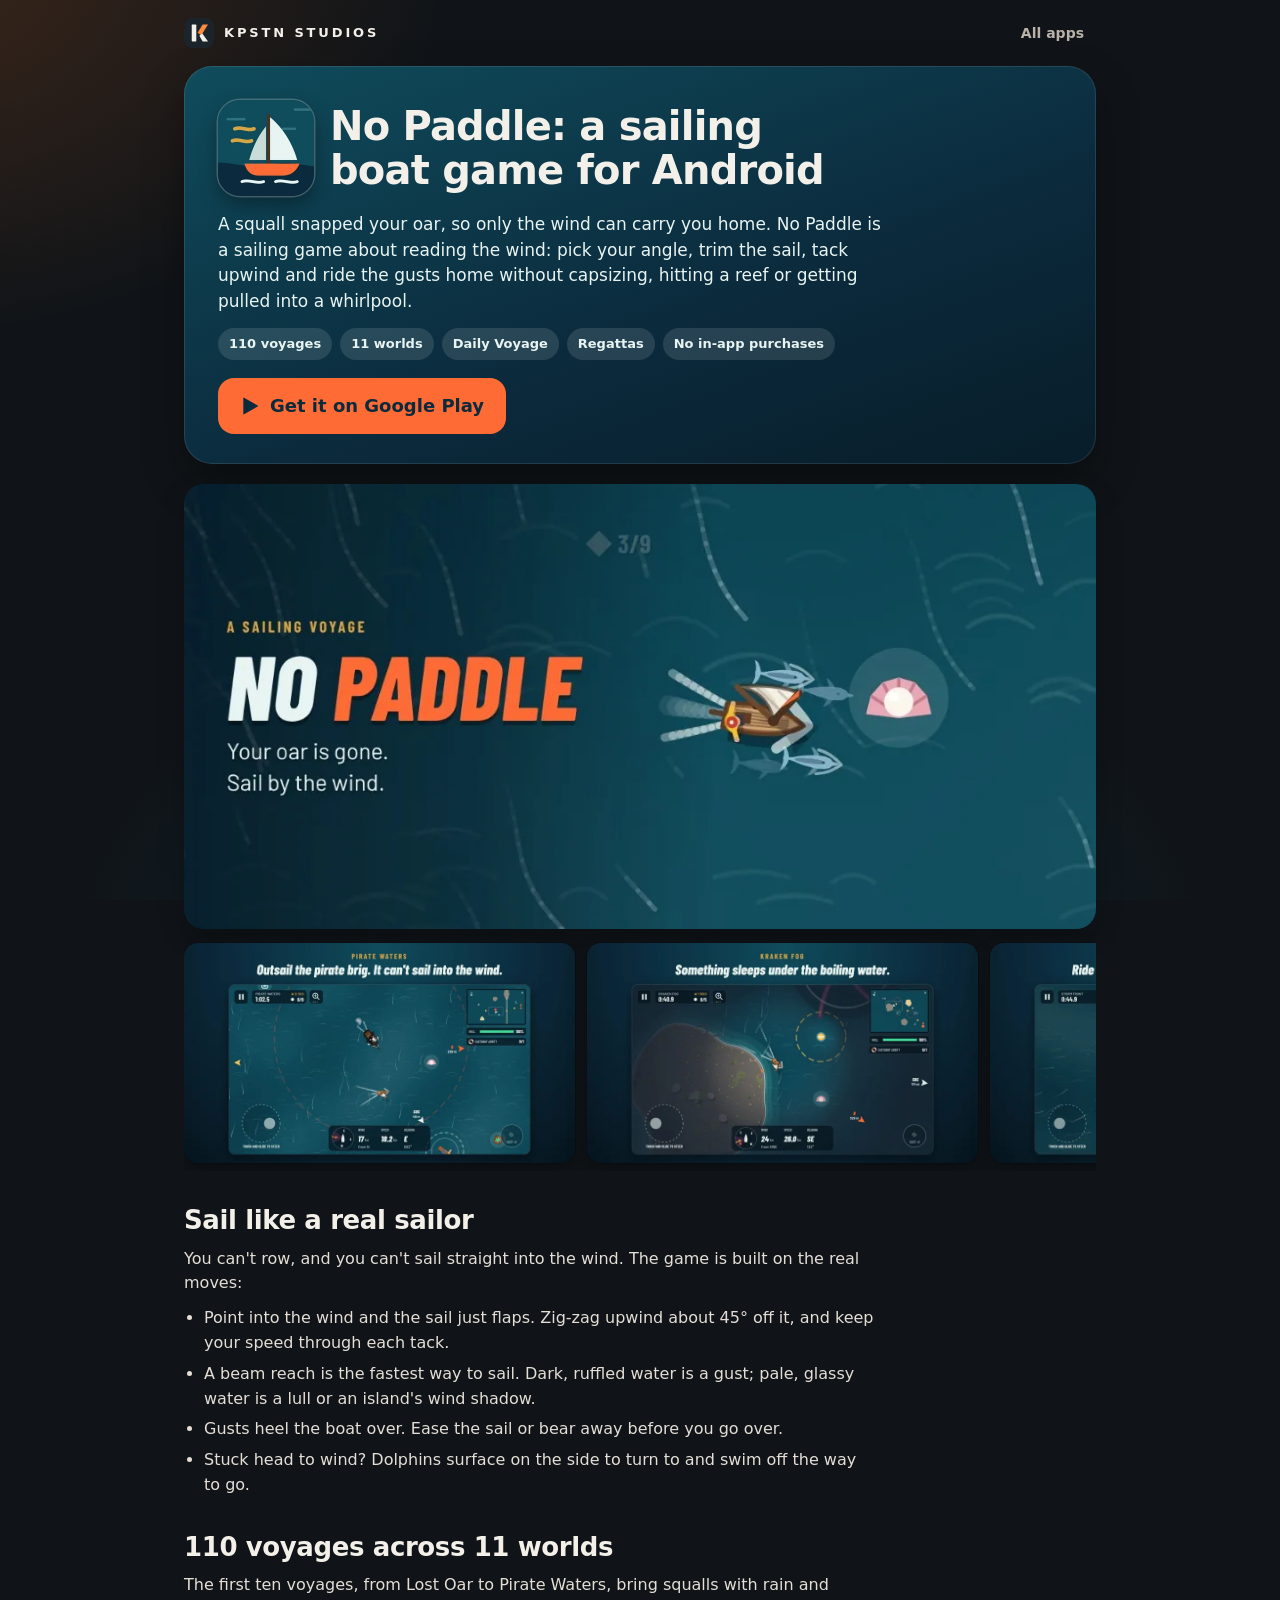
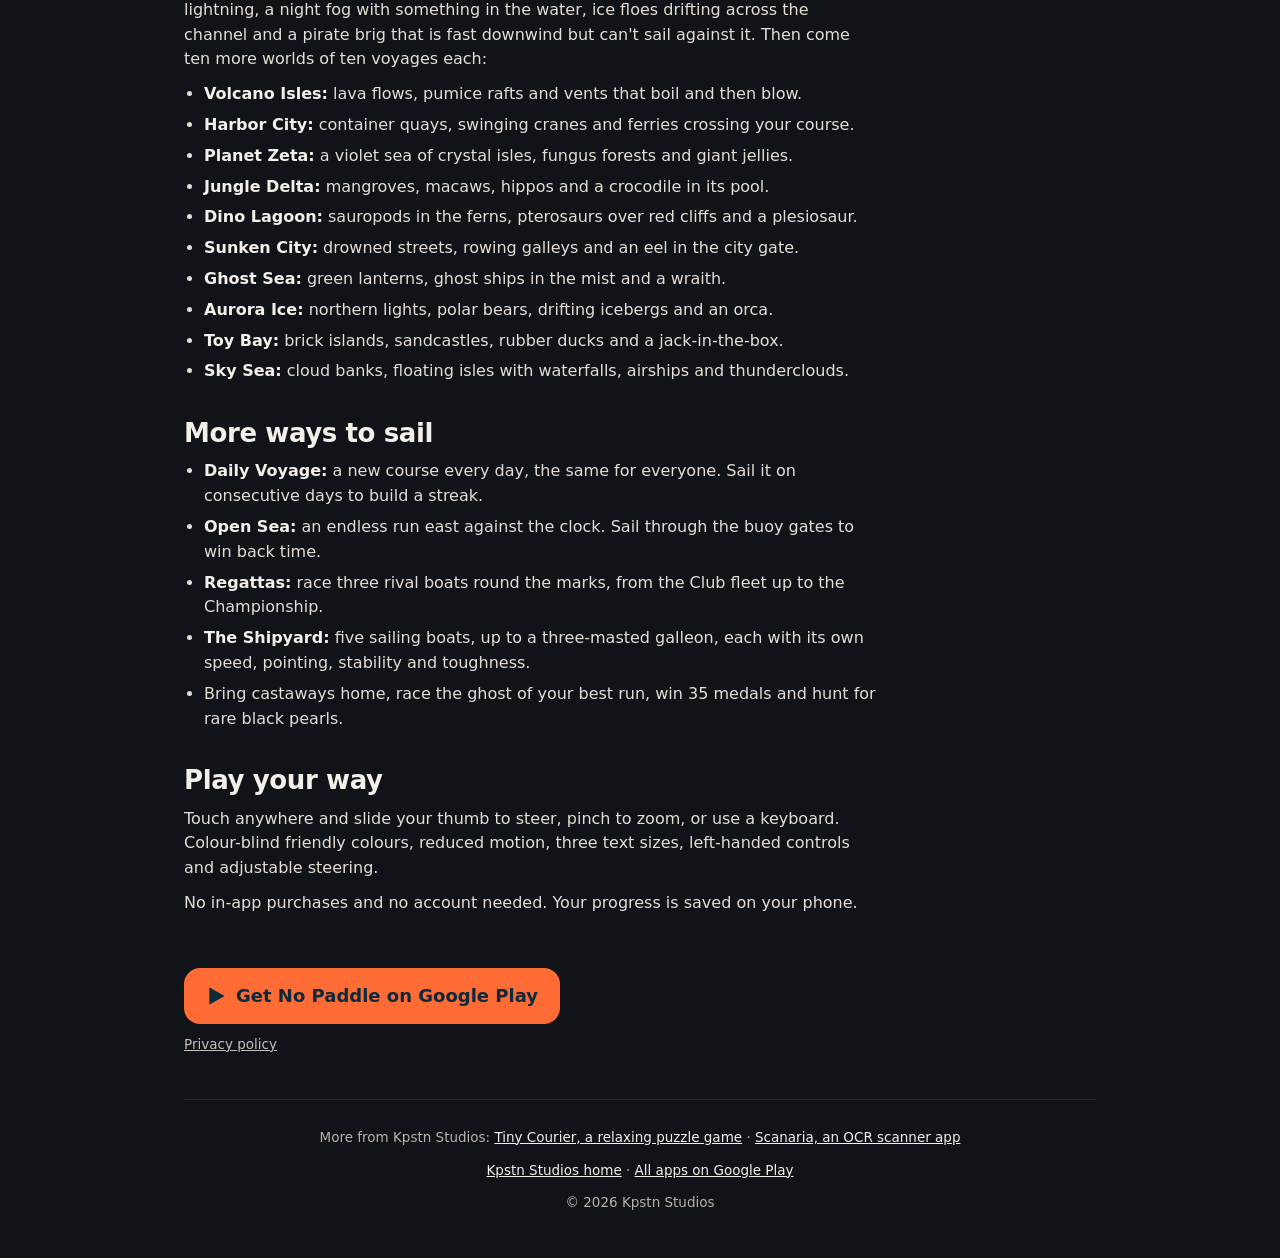
==== no-paddle/index.html @ fd41981c "Add a page for each live game, plus sitemap and robots.txt No Paddle, Tiny Courier and Scanaria each" ====
<!doctype html>
<html lang="en">
<head>
<meta charset="utf-8">
<meta name="viewport" content="width=device-width,initial-scale=1">
<title>No Paddle: Sailing Boat Game for Android | Kpstn Studios</title>
<meta name="description" content="A sailing game about reading the wind. Tack upwind, trim the sail and sail home past reefs, whirlpools and pirates. 110 voyages on Google Play.">
<meta name="theme-color" content="#0b2a3c">
<meta property="og:type" content="website">
<meta property="og:title" content="No Paddle: a sailing boat game for Android">
<meta property="og:description" content="A sailing game about reading the wind. 110 voyages across 11 worlds, regattas and a new Daily Voyage every day.">
<meta property="og:url" content="https://kapstn-studios.github.io/no-paddle/">
<meta property="og:image" content="https://kapstn-studios.github.io/assets/nopaddle-feature.webp">
<meta name="twitter:card" content="summary_large_image">
<link rel="canonical" href="https://kapstn-studios.github.io/no-paddle/">
<link rel="icon" type="image/svg+xml" href="../logo.svg">
<link rel="icon" type="image/png" href="../favicon.png">
<link rel="apple-touch-icon" href="../apple-touch-icon.png">
<link rel="stylesheet" href="../game.css">
</head>
<body class="paddle">
<div class="wrap">

  <div class="bar">
    <a class="brand" href="../" aria-label="Kpstn Studios home"><img src="../logo.svg" alt="" width="30" height="30">KPSTN STUDIOS</a>
    <nav class="nav" aria-label="Site"><a href="../#apps">All apps</a></nav>
  </div>

  <header class="hero">
    <div class="top">
      <img class="icon" src="../assets/nopaddle-icon.webp" alt="" width="96" height="96">
      <h1>No Paddle: a sailing boat game for Android</h1>
    </div>
    <p class="lede">A squall snapped your oar, so only the wind can carry you home. No Paddle is a sailing game about reading the wind: pick your angle, trim the sail, tack upwind and ride the gusts home without capsizing, hitting a reef or getting pulled into a whirlpool.</p>
    <ul class="chips">
      <li>110 voyages</li><li>11 worlds</li><li>Daily Voyage</li><li>Regattas</li><li>No in-app purchases</li>
    </ul>
    <div>
      <a class="go" data-app="io.github.manpreetgugga.boatify" href="https://play.google.com/store/apps/details?id=io.github.manpreetgugga.boatify&amp;referrer=utm_source%3Dwebsite%26utm_medium%3Dgame_page">
        <svg viewBox="0 0 24 24" aria-hidden="true"><path fill="currentColor" d="M4 2.6v18.8c0 .5.5.8.9.6l16.3-9.4c.4-.3.4-.9 0-1.2L4.9 2c-.4-.2-.9.1-.9.6Z"/></svg>
        Get it on Google Play
      </a>
    </div>
  </header>

  <img class="banner" src="../assets/nopaddle-feature.webp" alt="No Paddle sailing game: a small boat sailing by the wind" width="1024" height="500">
  <div class="shots wide" tabindex="0" role="group" aria-label="No Paddle screenshots">
    <img src="../assets/nopaddle-1.webp" alt="Outsailing a pirate brig" width="800" height="450" loading="lazy">
    <img src="../assets/nopaddle-2.webp" alt="The kraken in the fog" width="800" height="450" loading="lazy">
    <img src="../assets/nopaddle-3.webp" alt="Sailing through a storm" width="800" height="450" loading="lazy">
    <img src="../assets/nopaddle-4.webp" alt="Dolphins alongside the sailing boat" width="800" height="450" loading="lazy">
  </div>

  <main class="body">
    <h2>Sail like a real sailor</h2>
    <p>You can't row, and you can't sail straight into the wind. The game is built on the real moves:</p>
    <ul>
      <li>Point into the wind and the sail just flaps. Zig-zag upwind about 45° off it, and keep your speed through each tack.</li>
      <li>A beam reach is the fastest way to sail. Dark, ruffled water is a gust; pale, glassy water is a lull or an island's wind shadow.</li>
      <li>Gusts heel the boat over. Ease the sail or bear away before you go over.</li>
      <li>Stuck head to wind? Dolphins surface on the side to turn to and swim off the way to go.</li>
    </ul>

    <h2>110 voyages across 11 worlds</h2>
    <p>The first ten voyages, from Lost Oar to Pirate Waters, bring squalls with rain and lightning, a night fog with something in the water, ice floes drifting across the channel and a pirate brig that is fast downwind but can't sail against it. Then come ten more worlds of ten voyages each:</p>
    <ul>
      <li><b>Volcano Isles:</b> lava flows, pumice rafts and vents that boil and then blow.</li>
      <li><b>Harbor City:</b> container quays, swinging cranes and ferries crossing your course.</li>
      <li><b>Planet Zeta:</b> a violet sea of crystal isles, fungus forests and giant jellies.</li>
      <li><b>Jungle Delta:</b> mangroves, macaws, hippos and a crocodile in its pool.</li>
      <li><b>Dino Lagoon:</b> sauropods in the ferns, pterosaurs over red cliffs and a plesiosaur.</li>
      <li><b>Sunken City:</b> drowned streets, rowing galleys and an eel in the city gate.</li>
      <li><b>Ghost Sea:</b> green lanterns, ghost ships in the mist and a wraith.</li>
      <li><b>Aurora Ice:</b> northern lights, polar bears, drifting icebergs and an orca.</li>
      <li><b>Toy Bay:</b> brick islands, sandcastles, rubber ducks and a jack-in-the-box.</li>
      <li><b>Sky Sea:</b> cloud banks, floating isles with waterfalls, airships and thunderclouds.</li>
    </ul>

    <h2>More ways to sail</h2>
    <ul>
      <li><b>Daily Voyage:</b> a new course every day, the same for everyone. Sail it on consecutive days to build a streak.</li>
      <li><b>Open Sea:</b> an endless run east against the clock. Sail through the buoy gates to win back time.</li>
      <li><b>Regattas:</b> race three rival boats round the marks, from the Club fleet up to the Championship.</li>
      <li><b>The Shipyard:</b> five sailing boats, up to a three-masted galleon, each with its own speed, pointing, stability and toughness.</li>
      <li>Bring castaways home, race the ghost of your best run, win 35 medals and hunt for rare black pearls.</li>
    </ul>

    <h2>Play your way</h2>
    <p>Touch anywhere and slide your thumb to steer, pinch to zoom, or use a keyboard. Colour-blind friendly colours, reduced motion, three text sizes, left-handed controls and adjustable steering.</p>
    <p>No in-app purchases and no account needed. Your progress is saved on your phone.</p>

    <div class="cta">
      <a class="go" data-app="io.github.manpreetgugga.boatify" href="https://play.google.com/store/apps/details?id=io.github.manpreetgugga.boatify&amp;referrer=utm_source%3Dwebsite%26utm_medium%3Dgame_page">
        <svg viewBox="0 0 24 24" aria-hidden="true"><path fill="currentColor" d="M4 2.6v18.8c0 .5.5.8.9.6l16.3-9.4c.4-.3.4-.9 0-1.2L4.9 2c-.4-.2-.9.1-.9.6Z"/></svg>
        Get No Paddle on Google Play
      </a>
      <p class="links"><a href="https://github.com/manpreetgugga/boatify/blob/main/PRIVACY.md">Privacy policy</a></p>
    </div>
  </main>

  <footer>
    <p>More from Kpstn Studios: <a href="../tiny-courier/">Tiny Courier, a relaxing puzzle game</a> · <a href="../scanaria/">Scanaria, an OCR scanner app</a></p>
    <p><a href="../">Kpstn Studios home</a> · <a href="https://play.google.com/store/apps/developer?id=Kpstn+Studios">All apps on Google Play</a></p>
    <p>© 2026 Kpstn Studios</p>
  </footer>
</div>
<script>
// On Android, open the Play Store app itself instead of the Play website.
if (/Android/i.test(navigator.userAgent)) {
  document.querySelectorAll('a[data-app]').forEach(function (a) {
    var id = a.getAttribute('data-app');
    var ref = encodeURIComponent('utm_source=website&utm_medium=game_page');
    a.href = 'intent://details?id=' + id + '&referrer=' + ref +
      '#Intent;scheme=market;package=com.android.vending;S.browser_fallback_url=' +
      encodeURIComponent(a.href) + ';end';
  });
}
</script>
</body>
</html>
---- game.css ----
/* Shared style for the per-game pages (no-paddle/, tiny-courier/, scanaria/). */
:root{color-scheme:dark;--ink:#101418;--line:rgba(255,255,255,.10);--text:#f3efe9;--muted:#b9b2a8;--accent:#ff8a3d}
*{box-sizing:border-box}
html{background:var(--ink);-webkit-text-size-adjust:100%}
body{margin:0;color:var(--text);font-family:system-ui,-apple-system,"Segoe UI",Roboto,sans-serif;line-height:1.55;
  background:
    radial-gradient(60rem 40rem at -10% -5%,rgba(183,91,31,.28),transparent 60%),
    radial-gradient(60rem 40rem at 50% 108%,rgba(15,76,92,.45),transparent 60%),
    var(--ink);
  background-attachment:fixed}
img{display:block;max-width:100%;height:auto}
a{color:inherit}
:focus-visible{outline:3px solid #fff;outline-offset:3px;border-radius:8px}
.wrap{width:100%;max-width:960px;margin:0 auto;padding:0 16px}

.bar{display:flex;align-items:center;justify-content:space-between;gap:12px;padding:18px 0}
.brand{display:flex;align-items:center;gap:10px;text-decoration:none;font-size:13px;font-weight:800;letter-spacing:.22em;white-space:nowrap}
.brand img{width:30px;height:30px;border-radius:8px}
.nav a{text-decoration:none;font-size:14px;font-weight:700;color:var(--muted);padding:8px 12px;border-radius:999px;white-space:nowrap}
.nav a:hover{color:var(--text);background:rgba(255,255,255,.08)}

.hero{border-radius:28px;overflow:hidden;padding:24px 20px 22px;
  box-shadow:0 18px 40px rgba(0,0,0,.35),inset 0 0 0 1px rgba(255,255,255,.10)}
.top{display:flex;gap:16px;align-items:center}
.icon{width:72px;height:72px;border-radius:17px;flex:none;box-shadow:0 0 0 1.5px rgba(255,255,255,.22),0 8px 18px rgba(0,0,0,.35)}
.hero h1{margin:0;font-size:clamp(25px,6vw,40px);line-height:1.1;font-weight:850;letter-spacing:-.02em;text-wrap:balance}
.lede{margin:16px 0 0;font-size:17px;line-height:1.5;max-width:62ch;text-wrap:pretty}
.chips{display:flex;flex-wrap:wrap;gap:8px;margin:14px 0 0;padding:0;list-style:none}
.chips li{font-size:13px;font-weight:700;padding:6px 11px;border-radius:999px}
.go{display:flex;align-items:center;justify-content:center;gap:10px;margin-top:18px;min-height:56px;padding:0 22px;
  border-radius:16px;font-size:18px;font-weight:850;text-decoration:none;transition:filter .12s ease,transform .12s ease}
.go:hover{filter:brightness(1.06)}
.go:active{transform:scale(.98)}
.go svg{width:20px;height:20px;flex:none}

.banner{width:100%;aspect-ratio:1024/500;object-fit:cover;border-radius:20px;margin:20px 0 0;
  box-shadow:0 10px 24px rgba(0,0,0,.28)}
.shots{display:flex;gap:12px;overflow-x:auto;padding:14px 2px 8px;scroll-snap-type:x proximity;
  scrollbar-width:thin;scrollbar-color:rgba(255,255,255,.3) transparent;-webkit-overflow-scrolling:touch}
.shots img{flex:none;height:300px;width:auto;border-radius:14px;scroll-snap-align:start;
  box-shadow:0 0 0 1px rgba(0,0,0,.18),0 10px 20px rgba(0,0,0,.28)}
.shots.wide img{height:176px}

.body h2{margin:34px 0 0;font-size:clamp(21px,4.4vw,26px);line-height:1.2;font-weight:850;letter-spacing:-.015em}
.body p{margin:10px 0 0;max-width:68ch;color:#e4ded6}
.body ul{margin:10px 0 0;padding-left:20px;max-width:68ch;color:#e4ded6}
.body li{margin:6px 0}
.body b{color:var(--text)}
.links{margin-top:14px;font-size:13.5px}
.links a{opacity:.85}
.cta{margin:34px 0 0}

footer{margin:44px 0 0;padding:26px 0 34px;border-top:1px solid var(--line);color:var(--muted);font-size:13.5px;line-height:1.7;text-align:center}
footer p{margin:0 0 10px}
footer a{color:var(--text)}

@media (min-width:640px){
  .wrap{padding:0 24px}
  .hero{padding:34px 34px 30px}
  .icon{width:96px;height:96px;border-radius:22px}
  .go{display:inline-flex}
  .shots.wide img{height:220px}
}
@media (prefers-reduced-motion:reduce){.go{transition:none}}

/* Tiny Courier: lavender clay sky, orange moving parts */
.courier .hero{background:linear-gradient(165deg,#ded3ee 0%,#cdbfe2 55%,#b9a8d4 100%);color:#33284d}
.courier .hero .icon{box-shadow:0 0 0 1.5px rgba(51,40,77,.18),0 8px 18px rgba(51,40,77,.28)}
.courier .chips li{background:rgba(51,40,77,.10);color:#33284d}
.courier .go{background:#ff8a3d;color:#33210f}

/* Scanaria: copper */
.scanaria .hero{background:linear-gradient(140deg,#b75b1f 0%,#94461a 55%,#713813 100%)}
.scanaria .lede{color:#fff3e6}
.scanaria .chips li{background:rgba(255,255,255,.16);color:#fff}
.scanaria .go{background:#fff;color:#713813}

/* No Paddle: sea, brass and signal orange */
.paddle .hero{background:linear-gradient(160deg,#0f4c5c 0%,#0b2a3c 60%,#081d29 100%)}
.paddle .lede{color:#e8f4f2}
.paddle .chips li{background:rgba(232,244,242,.12);color:#e8f4f2}
.paddle .go{background:#ff6b35;color:#0b2a3c}
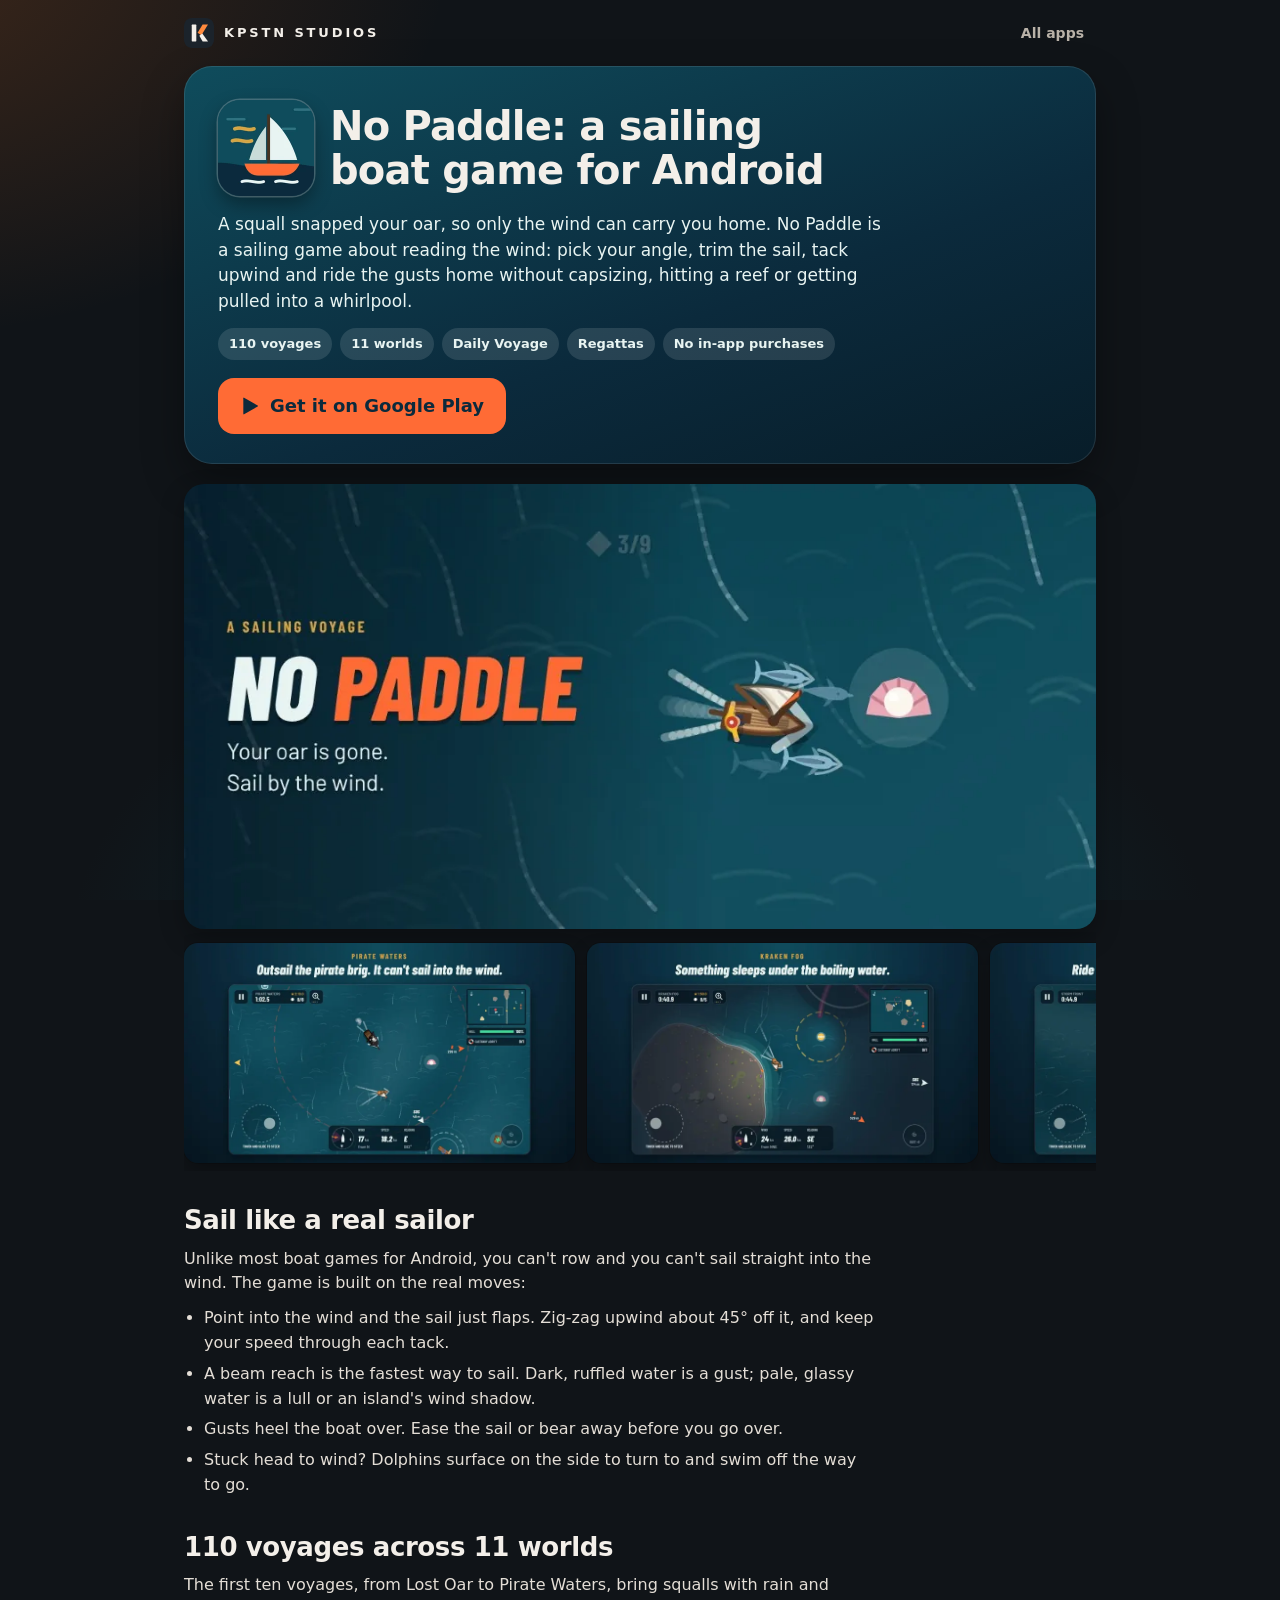
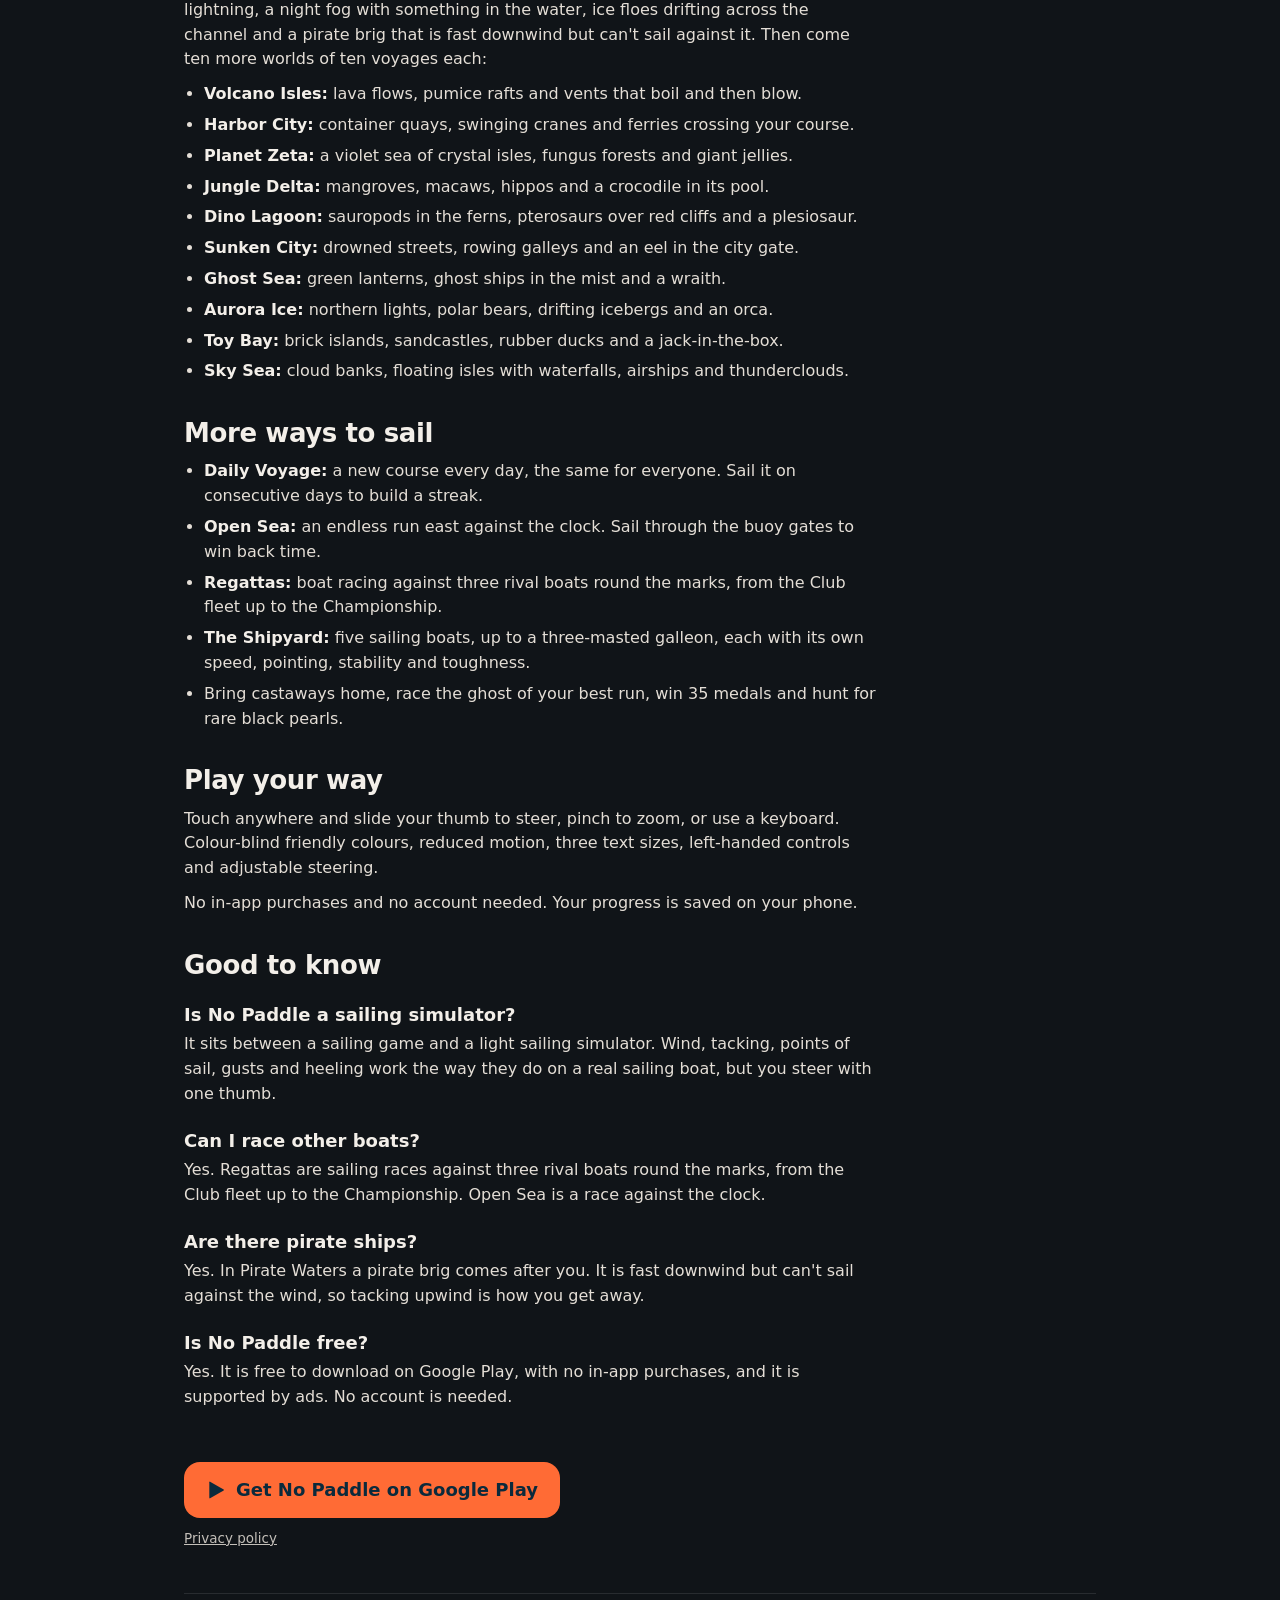
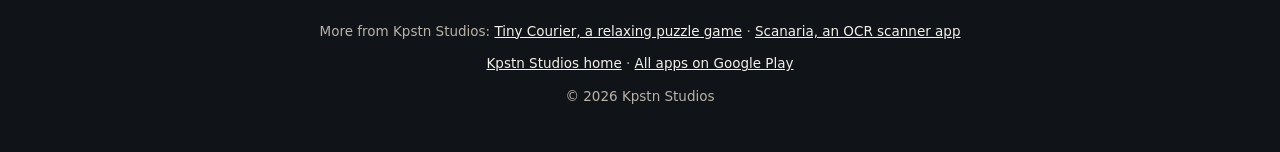
==== commit 985a89b1: "Add more search phrases and a Good to know section to game pages Each game page gets question headin" ====
--- a/no-paddle/index.html
+++ b/no-paddle/index.html
@@ -53,7 +53,7 @@
 
   <main class="body">
     <h2>Sail like a real sailor</h2>
-    <p>You can't row, and you can't sail straight into the wind. The game is built on the real moves:</p>
+    <p>Unlike most boat games for Android, you can't row and you can't sail straight into the wind. The game is built on the real moves:</p>
     <ul>
       <li>Point into the wind and the sail just flaps. Zig-zag upwind about 45° off it, and keep your speed through each tack.</li>
       <li>A beam reach is the fastest way to sail. Dark, ruffled water is a gust; pale, glassy water is a lull or an island's wind shadow.</li>
@@ -80,7 +80,7 @@
     <ul>
       <li><b>Daily Voyage:</b> a new course every day, the same for everyone. Sail it on consecutive days to build a streak.</li>
       <li><b>Open Sea:</b> an endless run east against the clock. Sail through the buoy gates to win back time.</li>
-      <li><b>Regattas:</b> race three rival boats round the marks, from the Club fleet up to the Championship.</li>
+      <li><b>Regattas:</b> boat racing against three rival boats round the marks, from the Club fleet up to the Championship.</li>
       <li><b>The Shipyard:</b> five sailing boats, up to a three-masted galleon, each with its own speed, pointing, stability and toughness.</li>
       <li>Bring castaways home, race the ghost of your best run, win 35 medals and hunt for rare black pearls.</li>
     </ul>
@@ -88,6 +88,16 @@
     <h2>Play your way</h2>
     <p>Touch anywhere and slide your thumb to steer, pinch to zoom, or use a keyboard. Colour-blind friendly colours, reduced motion, three text sizes, left-handed controls and adjustable steering.</p>
     <p>No in-app purchases and no account needed. Your progress is saved on your phone.</p>
+
+    <h2>Good to know</h2>
+    <h3>Is No Paddle a sailing simulator?</h3>
+    <p>It sits between a sailing game and a light sailing simulator. Wind, tacking, points of sail, gusts and heeling work the way they do on a real sailing boat, but you steer with one thumb.</p>
+    <h3>Can I race other boats?</h3>
+    <p>Yes. Regattas are sailing races against three rival boats round the marks, from the Club fleet up to the Championship. Open Sea is a race against the clock.</p>
+    <h3>Are there pirate ships?</h3>
+    <p>Yes. In Pirate Waters a pirate brig comes after you. It is fast downwind but can't sail against the wind, so tacking upwind is how you get away.</p>
+    <h3>Is No Paddle free?</h3>
+    <p>Yes. It is free to download on Google Play, with no in-app purchases, and it is supported by ads. No account is needed.</p>
 
     <div class="cta">
       <a class="go" data-app="io.github.manpreetgugga.boatify" href="https://play.google.com/store/apps/details?id=io.github.manpreetgugga.boatify&amp;referrer=utm_source%3Dwebsite%26utm_medium%3Dgame_page">
--- a/game.css
+++ b/game.css
@@ -45,6 +45,8 @@
 .body p{margin:10px 0 0;max-width:68ch;color:#e4ded6}
 .body ul{margin:10px 0 0;padding-left:20px;max-width:68ch;color:#e4ded6}
 .body li{margin:6px 0}
+.body h3{margin:22px 0 0;font-size:18px;line-height:1.3;font-weight:800}
+.body h3+p{margin-top:6px}
 .body b{color:var(--text)}
 .links{margin-top:14px;font-size:13.5px}
 .links a{opacity:.85}
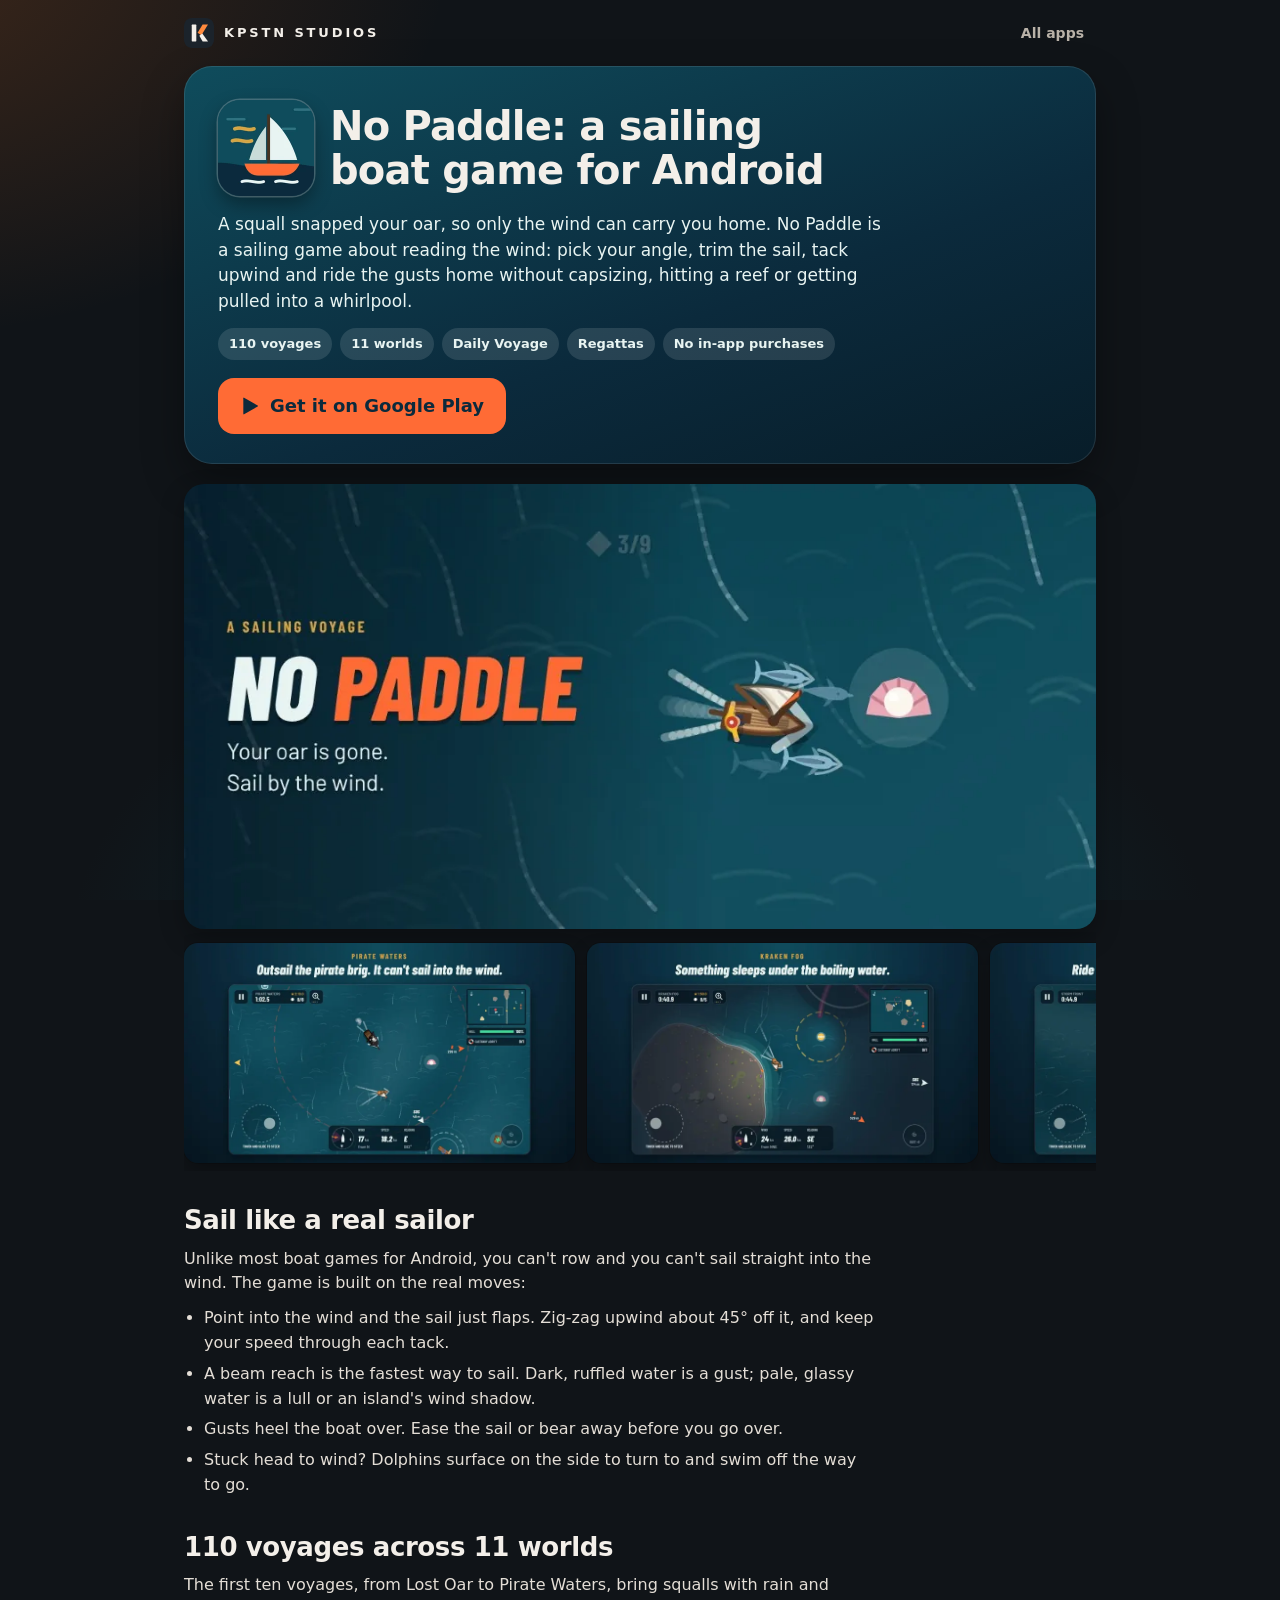
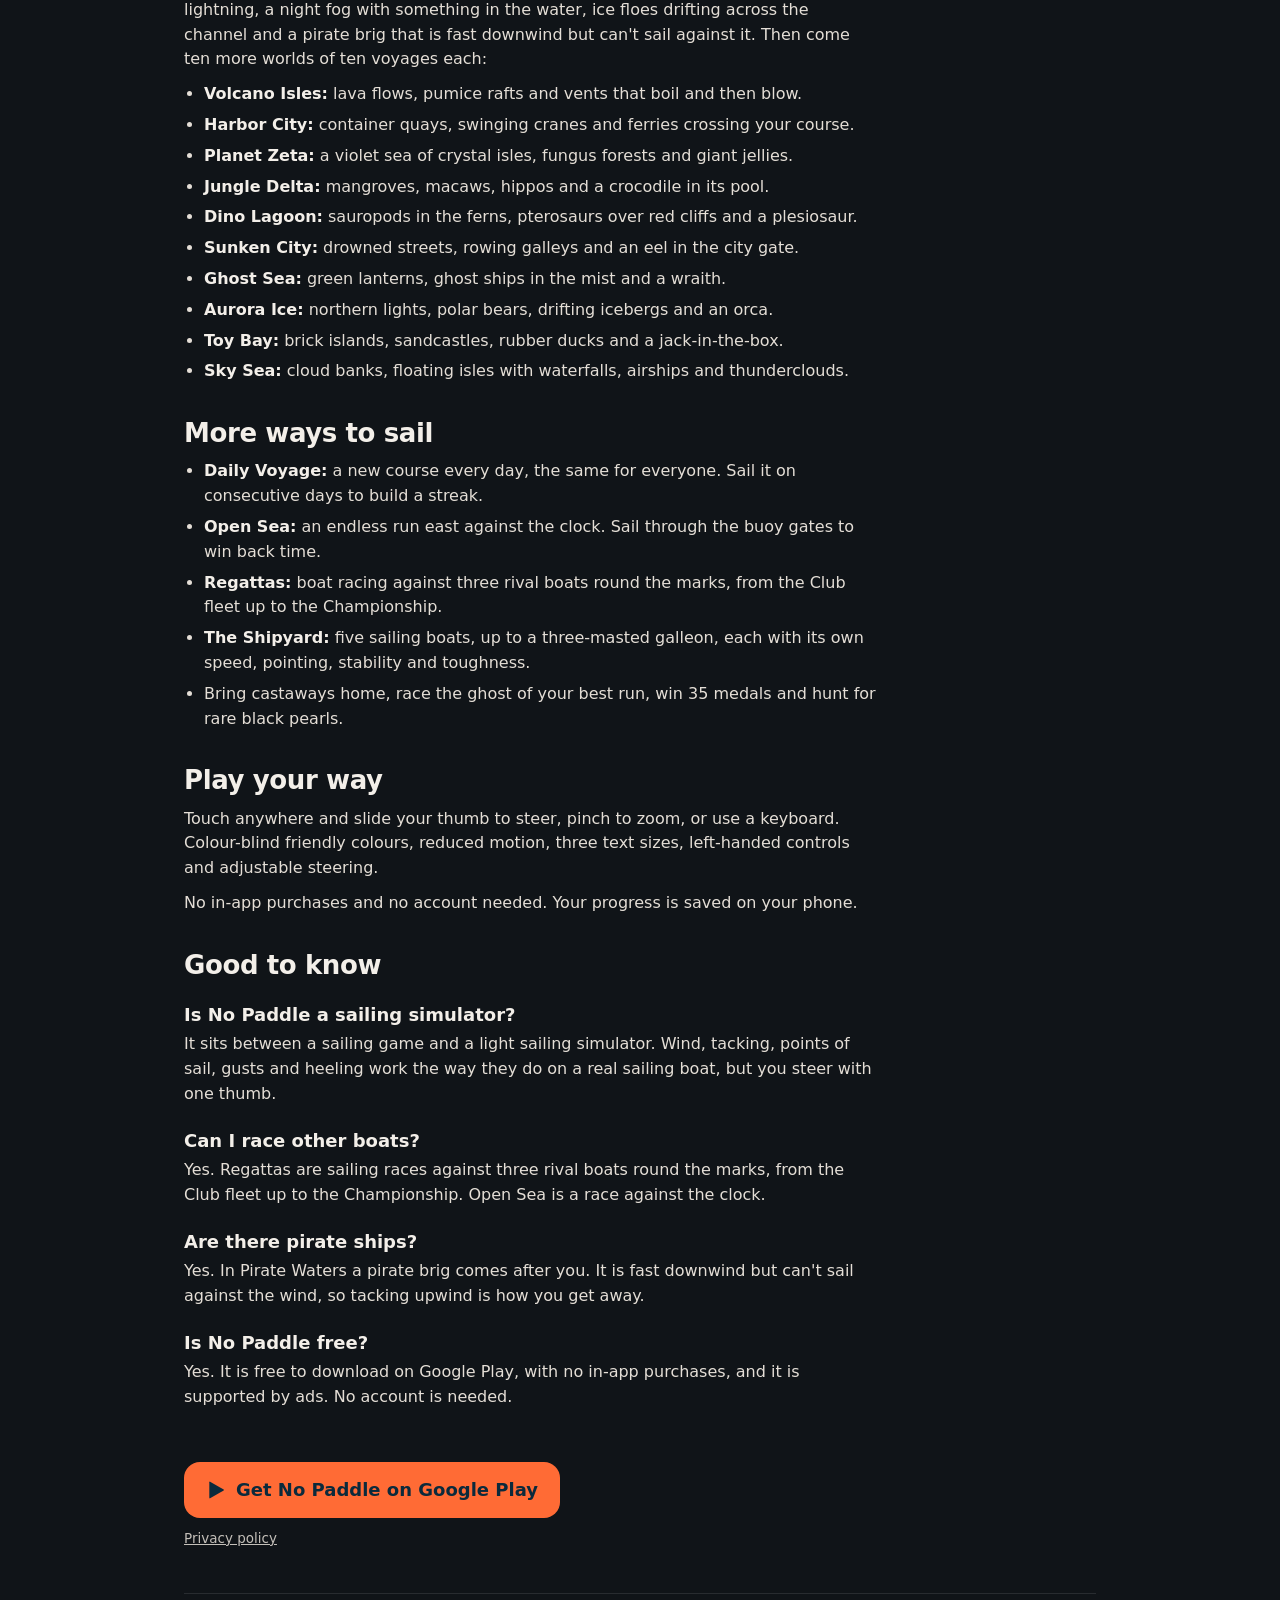
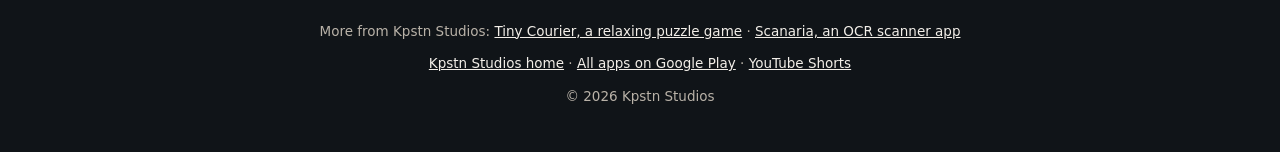
==== commit 6c77f9b0: "Link the studio's YouTube Shorts channel Contact card and footer on the home page, footer on each ga" ====
--- a/no-paddle/index.html
+++ b/no-paddle/index.html
@@ -17,6 +17,52 @@
 <link rel="icon" type="image/png" href="../favicon.png">
 <link rel="apple-touch-icon" href="../apple-touch-icon.png">
 <link rel="stylesheet" href="../game.css">
+<script type="application/ld+json">
+{
+ "@context": "https://schema.org",
+ "@type": "MobileApplication",
+ "@id": "https://kapstn-studios.github.io/no-paddle/#app",
+ "name": "No Paddle",
+ "alternateName": "No Paddle: Sailing Boat Game",
+ "description": "A sailing game about reading the wind. Tack upwind, trim the sail and sail home past reefs, whirlpools and pirates. 110 voyages on Google Play.",
+ "url": "https://kapstn-studios.github.io/no-paddle/",
+ "image": [
+  "https://kapstn-studios.github.io/assets/nopaddle-icon.webp",
+  "https://kapstn-studios.github.io/assets/nopaddle-feature.webp"
+ ],
+ "screenshot": [
+  "https://kapstn-studios.github.io/assets/nopaddle-1.webp",
+  "https://kapstn-studios.github.io/assets/nopaddle-2.webp",
+  "https://kapstn-studios.github.io/assets/nopaddle-3.webp",
+  "https://kapstn-studios.github.io/assets/nopaddle-4.webp"
+ ],
+ "operatingSystem": "ANDROID",
+ "applicationCategory": "GameApplication",
+ "genre": "Simulation",
+ "contentRating": "Rated for 3+",
+ "installUrl": "https://play.google.com/store/apps/details?id=io.github.manpreetgugga.boatify",
+ "sameAs": [
+  "https://play.google.com/store/apps/details?id=io.github.manpreetgugga.boatify"
+ ],
+ "offers": {
+  "@type": "Offer",
+  "price": "0",
+  "priceCurrency": "INR"
+ },
+ "author": {
+  "@type": "Organization",
+  "@id": "https://kapstn-studios.github.io/#org",
+  "name": "Kpstn Studios",
+  "url": "https://kapstn-studios.github.io/"
+ },
+ "publisher": {
+  "@type": "Organization",
+  "@id": "https://kapstn-studios.github.io/#org",
+  "name": "Kpstn Studios",
+  "url": "https://kapstn-studios.github.io/"
+ }
+}
+</script>
 </head>
 <body class="paddle">
 <div class="wrap">
@@ -110,7 +156,7 @@
 
   <footer>
     <p>More from Kpstn Studios: <a href="../tiny-courier/">Tiny Courier, a relaxing puzzle game</a> · <a href="../scanaria/">Scanaria, an OCR scanner app</a></p>
-    <p><a href="../">Kpstn Studios home</a> · <a href="https://play.google.com/store/apps/developer?id=Kpstn+Studios">All apps on Google Play</a></p>
+    <p><a href="../">Kpstn Studios home</a> · <a href="https://play.google.com/store/apps/developer?id=Kpstn+Studios">All apps on Google Play</a> · <a href="https://www.youtube.com/@KapstnStudios/shorts">YouTube Shorts</a></p>
     <p>© 2026 Kpstn Studios</p>
   </footer>
 </div>
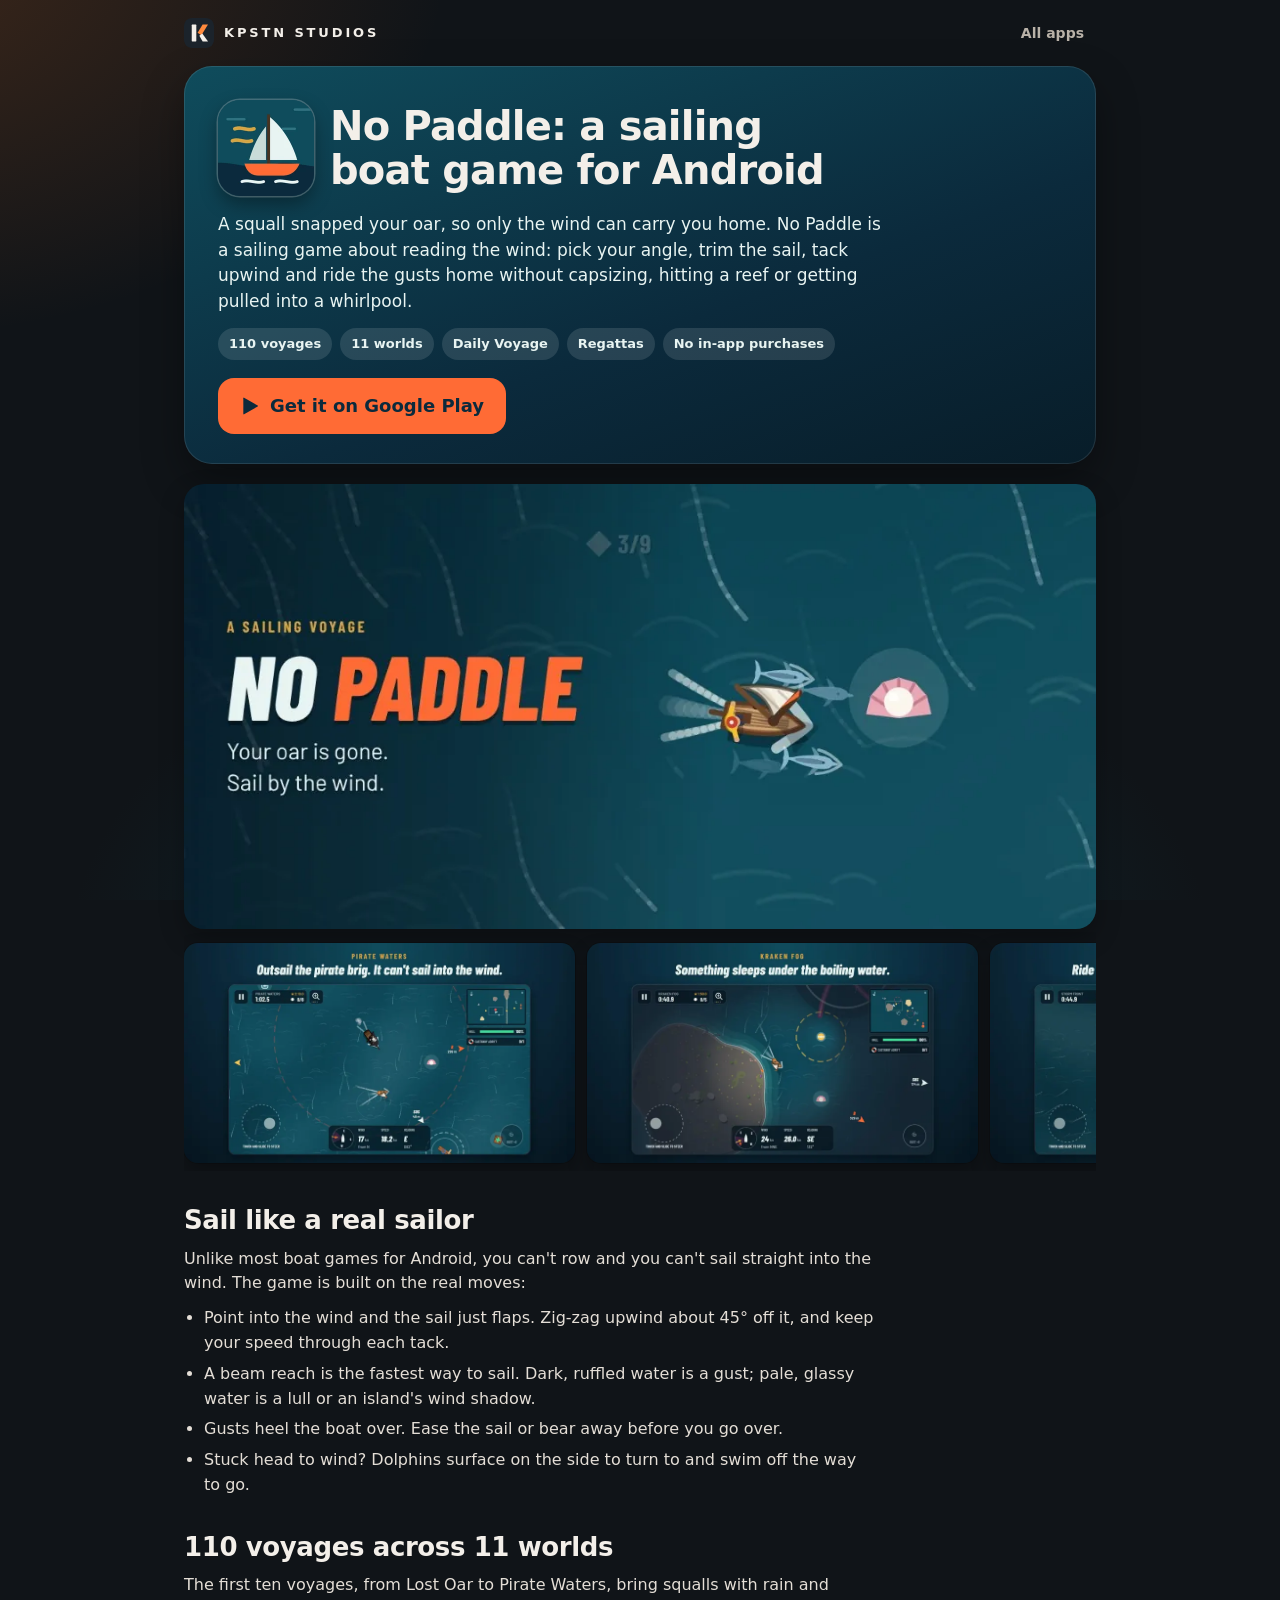
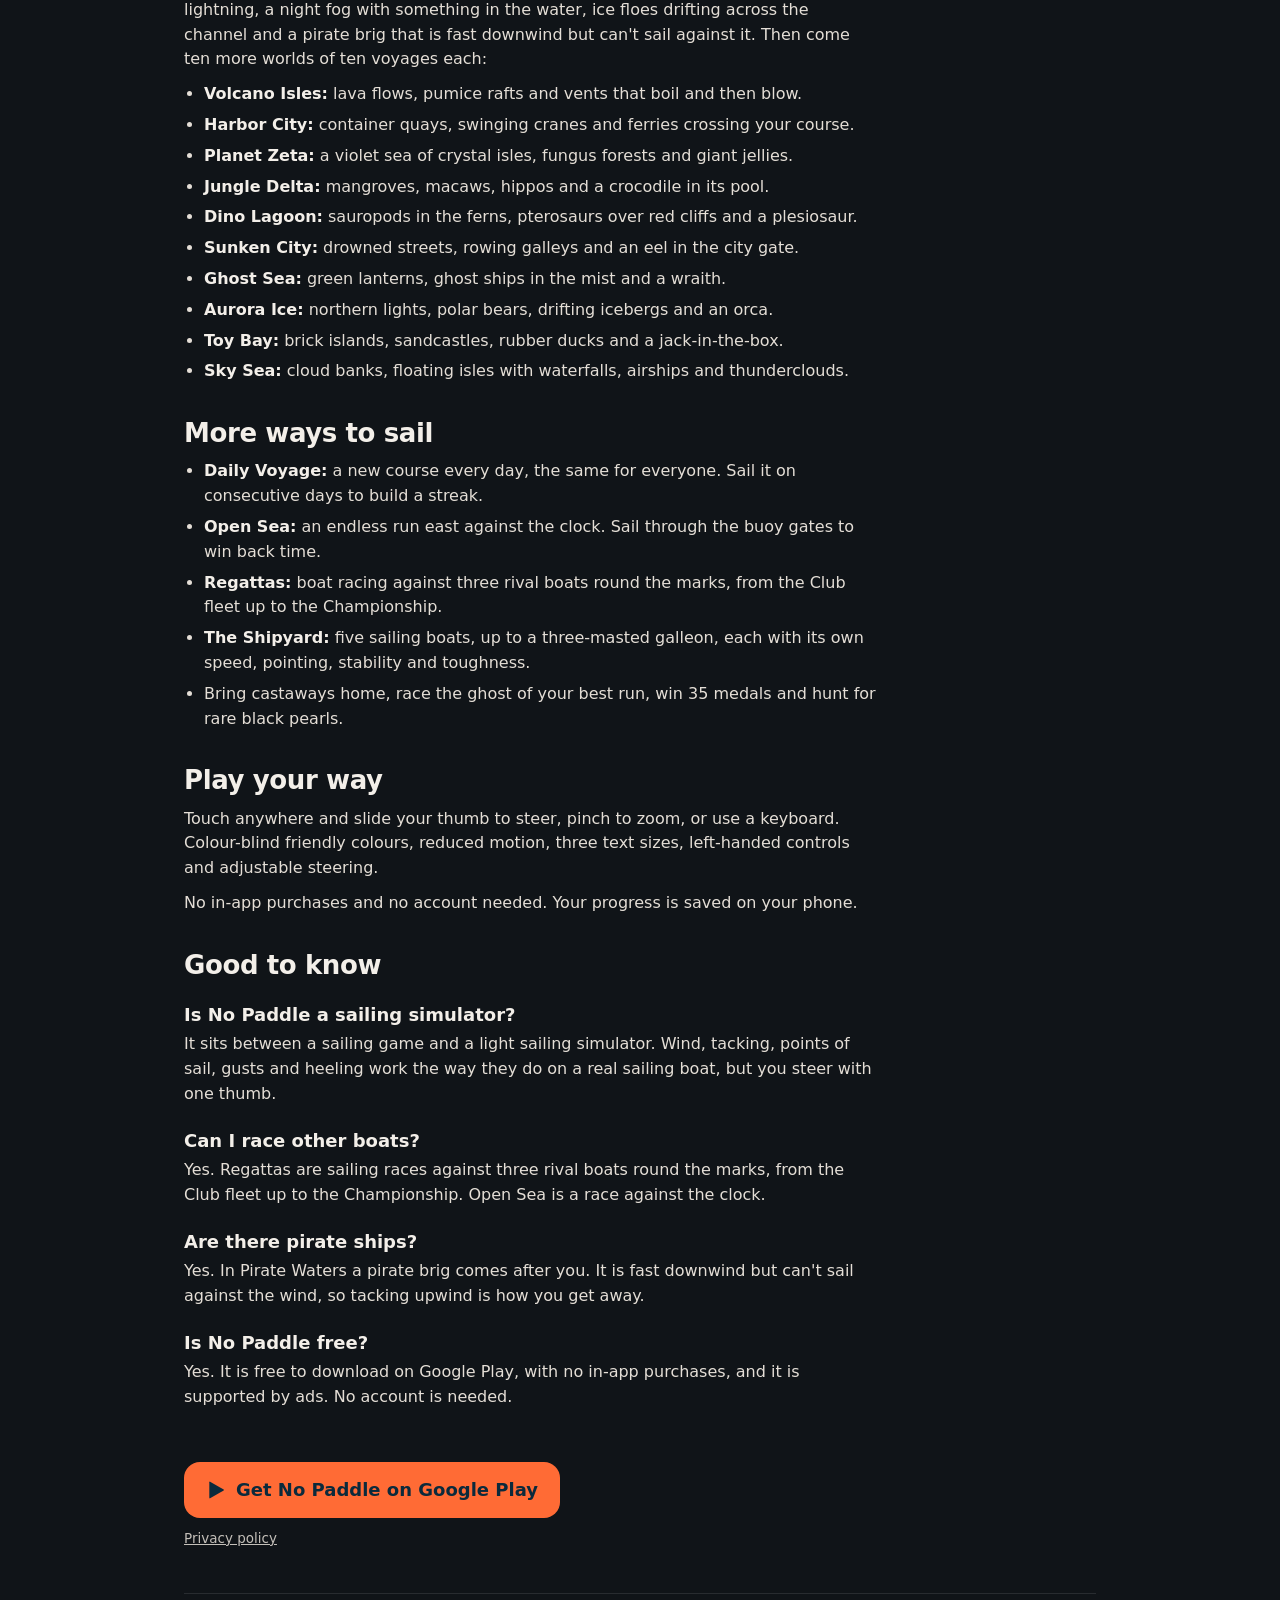
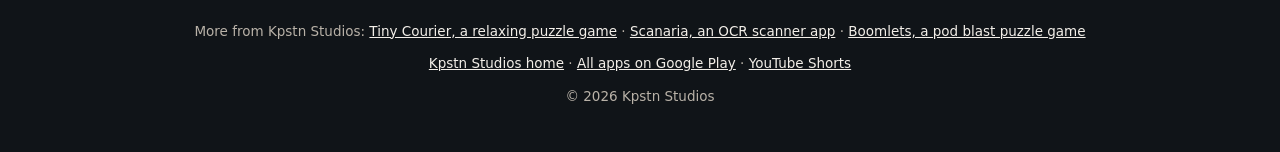
==== commit 734b9429: "Add a Boomlets page boomlets/ follows the other game pages: how a level works, all 25 worlds with th" ====
--- a/no-paddle/index.html
+++ b/no-paddle/index.html
@@ -155,7 +155,7 @@
   </main>
 
   <footer>
-    <p>More from Kpstn Studios: <a href="../tiny-courier/">Tiny Courier, a relaxing puzzle game</a> · <a href="../scanaria/">Scanaria, an OCR scanner app</a></p>
+    <p>More from Kpstn Studios: <a href="../tiny-courier/">Tiny Courier, a relaxing puzzle game</a> · <a href="../scanaria/">Scanaria, an OCR scanner app</a> · <a href="../boomlets/">Boomlets, a pod blast puzzle game</a></p>
     <p><a href="../">Kpstn Studios home</a> · <a href="https://play.google.com/store/apps/developer?id=Kpstn+Studios">All apps on Google Play</a> · <a href="https://www.youtube.com/@KapstnStudios/shorts">YouTube Shorts</a></p>
     <p>© 2026 Kpstn Studios</p>
   </footer>
--- a/game.css
+++ b/game.css
@@ -1,4 +1,4 @@
-/* Shared style for the per-game pages (no-paddle/, tiny-courier/, scanaria/). */
+/* Shared style for the per-game pages (no-paddle/, tiny-courier/, scanaria/, boomlets/). */
 :root{color-scheme:dark;--ink:#101418;--line:rgba(255,255,255,.10);--text:#f3efe9;--muted:#b9b2a8;--accent:#ff8a3d}
 *{box-sizing:border-box}
 html{background:var(--ink);-webkit-text-size-adjust:100%}
@@ -82,3 +82,9 @@
 .paddle .lede{color:#e8f4f2}
 .paddle .chips li{background:rgba(232,244,242,.12);color:#e8f4f2}
 .paddle .go{background:#ff6b35;color:#0b2a3c}
+
+/* Boomlets: sky-to-cream backdrop, Pip's pod yellow */
+.boom .hero{background:linear-gradient(170deg,#a9cbe0 0%,#cfe6d2 50%,#fff4e2 100%);color:#2e2a4a}
+.boom .hero .icon{box-shadow:0 0 0 1.5px rgba(46,42,74,.18),0 8px 18px rgba(46,42,74,.28)}
+.boom .chips li{background:rgba(46,42,74,.10);color:#2e2a4a}
+.boom .go{background:#ffd166;color:#2e2a4a;box-shadow:0 5px 0 #c99a3c}
